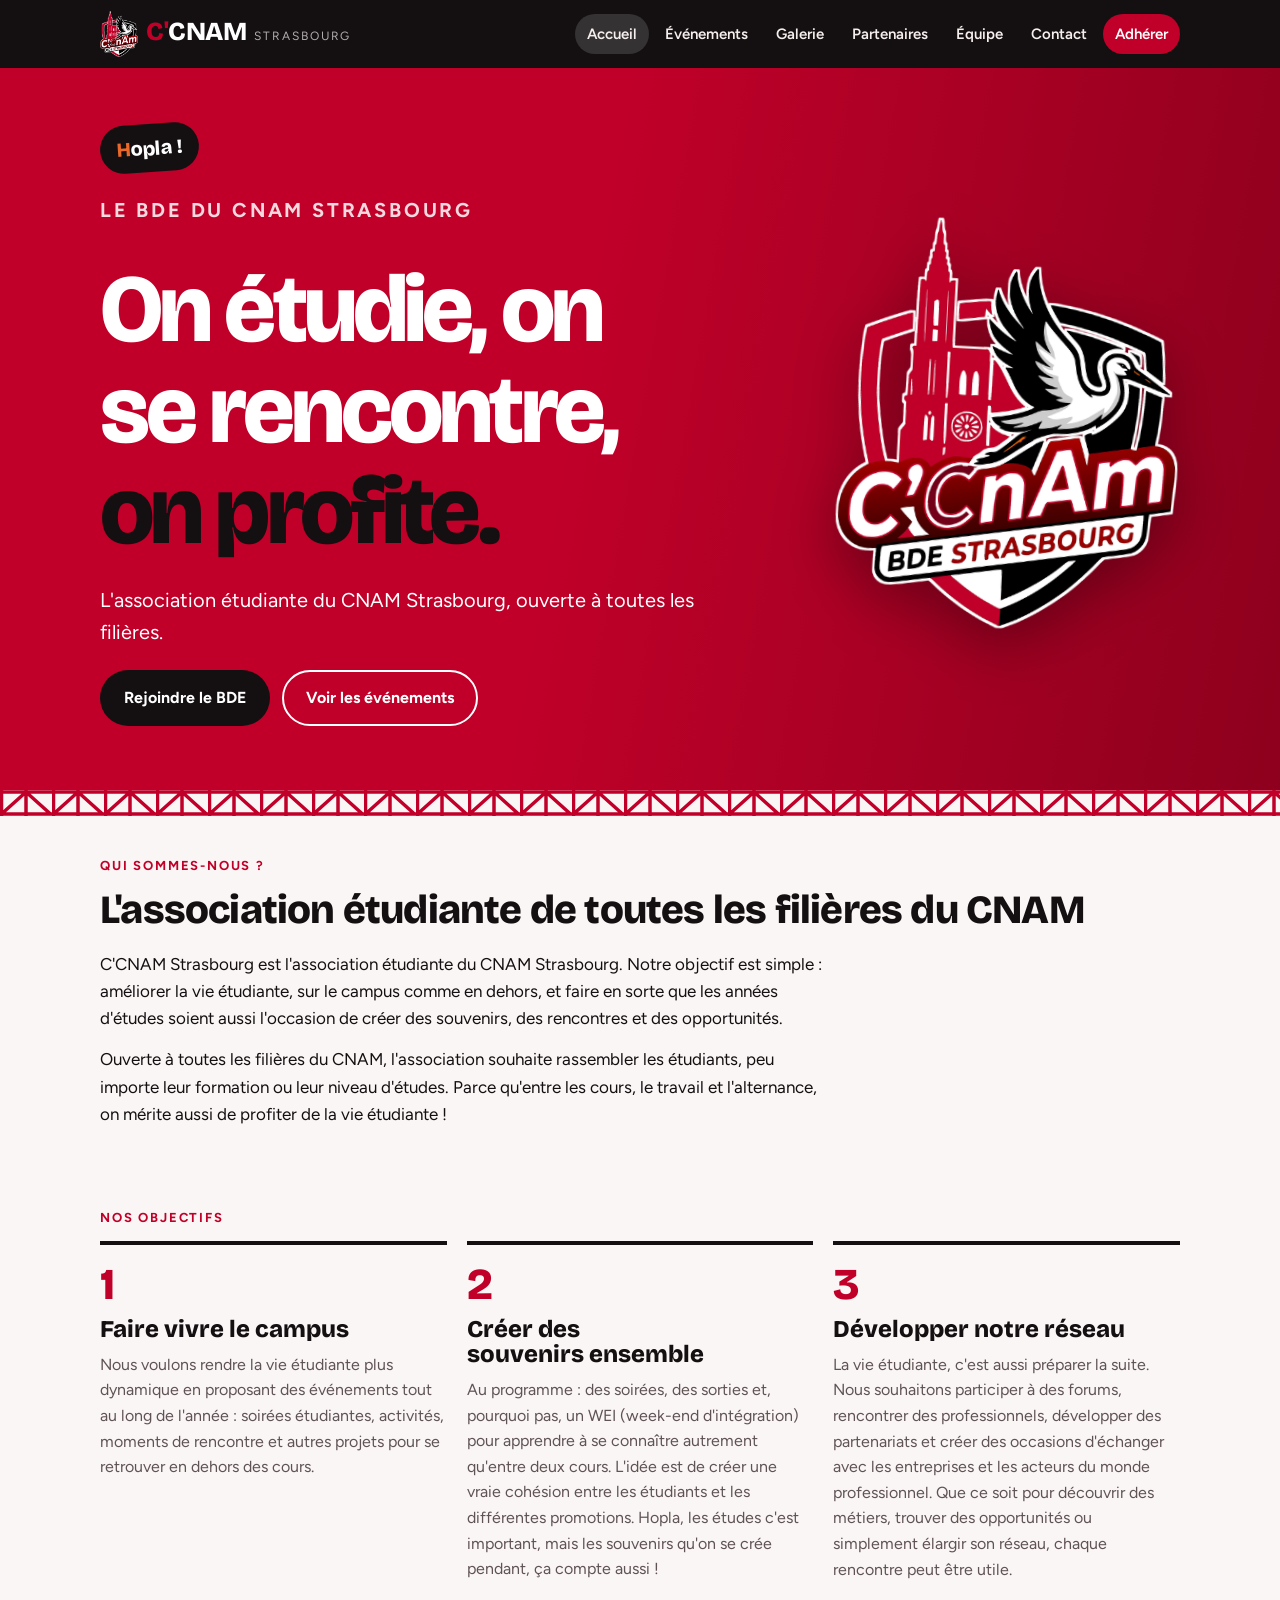
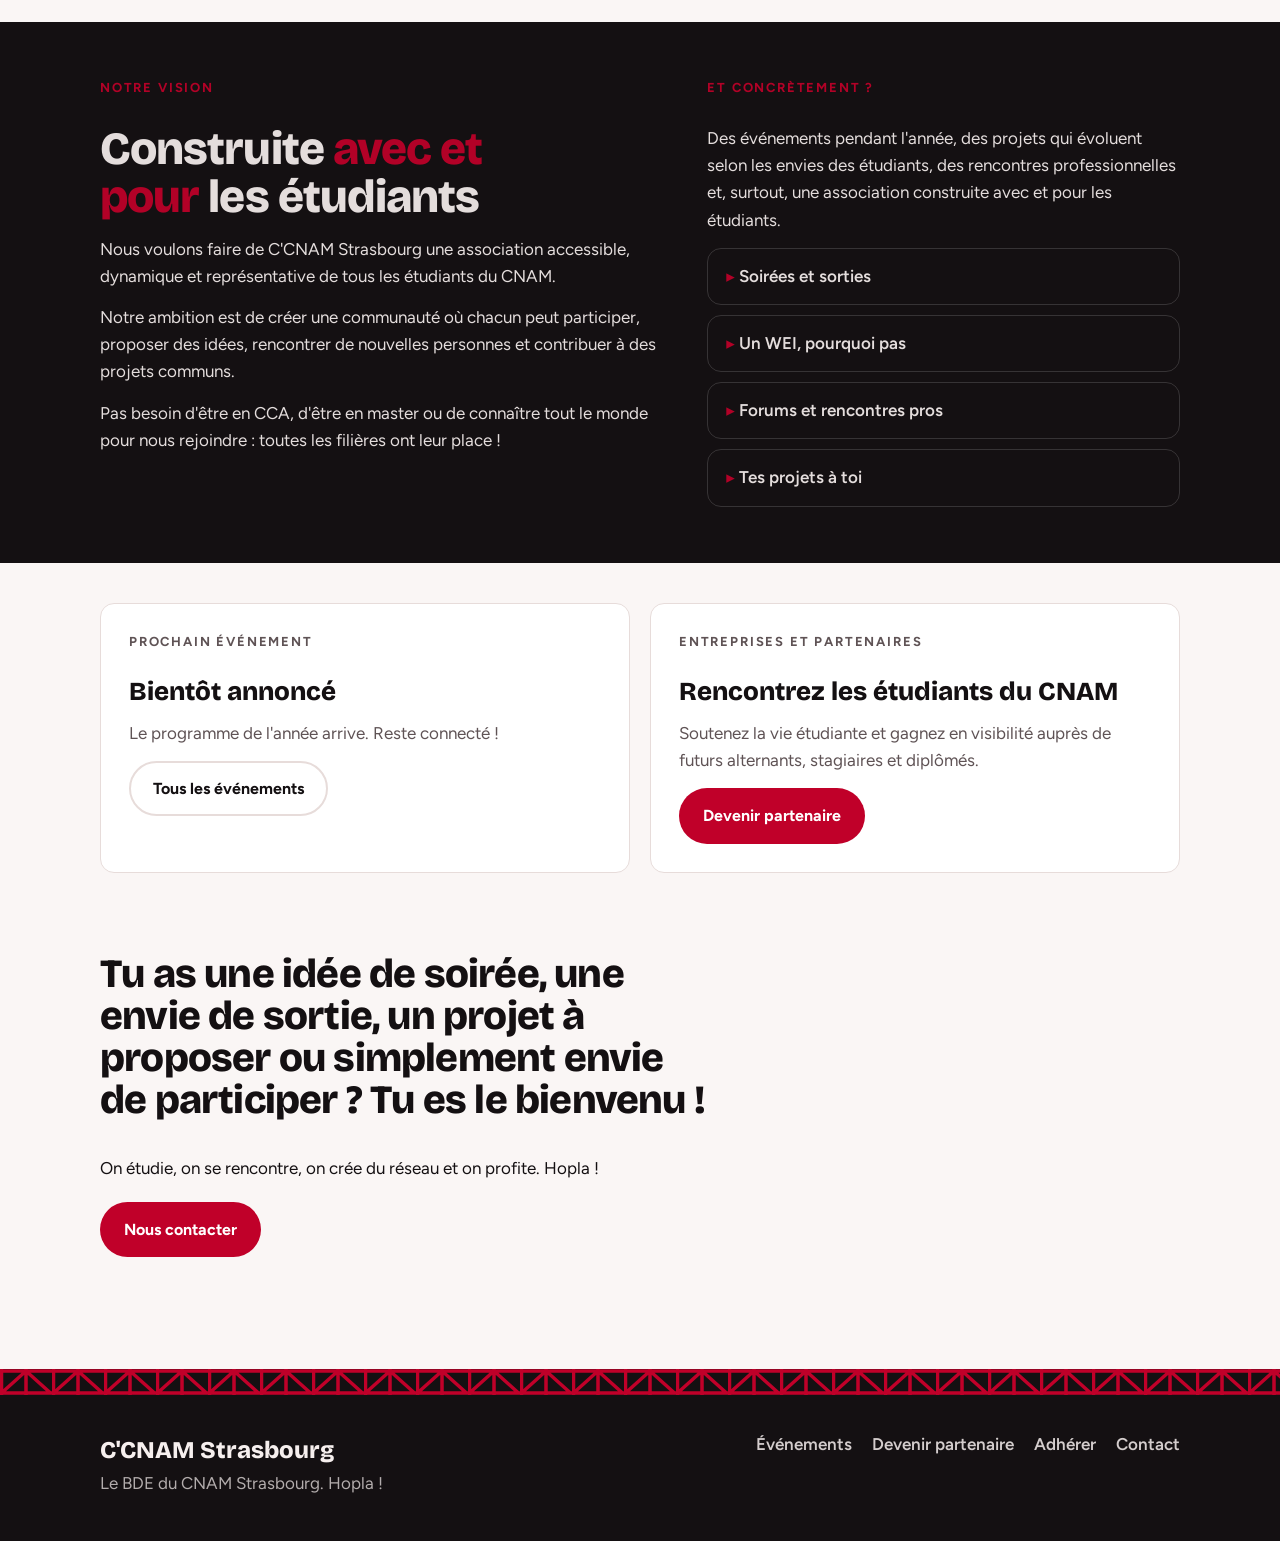
==== index.html @ 6f799e28 "Site vitrine du BDE C'CNAM Strasbourg Sept rubriques (accueil, événements, galerie, partenaires, équ" ====
<!doctype html>
<html lang="fr">
<head>
<meta charset="utf-8">
<meta name="viewport" content="width=device-width, initial-scale=1, viewport-fit=cover">
<title>C'CNAM Strasbourg</title>
<meta name="description" content="C'CNAM Strasbourg, le BDE du CNAM Strasbourg : événements, galerie photos, partenaires, équipe et adhésion.">
<link rel="preconnect" href="https://fonts.googleapis.com">
<link rel="preconnect" href="https://fonts.gstatic.com" crossorigin>
<link rel="stylesheet" href="https://fonts.googleapis.com/css2?family=Bricolage+Grotesque:opsz,wght@12..96,500;12..96,800&family=Figtree:wght@400;500;600;700&display=swap">
<link rel="stylesheet" href="assets/style.css">
<link rel="icon" href="images/favicon.png">
</head>
<body>
<!--SITE-BODY-START-->
<header class="top">
  <div class="wrap top-in">
    <a class="brand" href="#accueil" aria-label="C'CNAM Strasbourg, accueil">
      <img class="brand-logo" src="images/logo.png" alt="">
      <span class="brand-mark">C'CNAM</span><span class="brand-city">Strasbourg</span>
    </a>
    <button class="burger" id="burger" aria-expanded="false" aria-controls="nav">Menu</button>
    <nav id="nav" class="nav">
      <a href="#accueil">Accueil</a>
      <a href="#evenements">Événements</a>
      <a href="#galerie">Galerie</a>
      <a href="#partenaires">Partenaires</a>
      <a href="#equipe">Équipe</a>
      <a href="#contact">Contact</a>
      <a href="#adhesion" class="nav-cta">Adhérer</a>
    </nav>
  </div>
</header>

<main id="app">
  <section class="view" data-view="accueil"></section>
  <section class="view" data-view="evenements" hidden></section>
  <section class="view" data-view="galerie" hidden></section>
  <section class="view" data-view="partenaires" hidden></section>
  <section class="view" data-view="equipe" hidden></section>
  <section class="view" data-view="contact" hidden></section>
  <section class="view" data-view="adhesion" hidden></section>
</main>

<footer class="foot">
  <div class="timber" aria-hidden="true"></div>
  <div class="wrap foot-in">
    <div>
      <p class="foot-name">C'CNAM Strasbourg</p>
      <p class="foot-sub">Le BDE du CNAM Strasbourg. Hopla !</p>
    </div>
    <nav class="foot-nav">
      <a href="#evenements">Événements</a>
      <a href="#partenaires">Devenir partenaire</a>
      <a href="#adhesion">Adhérer</a>
      <a href="#contact">Contact</a>
    </nav>
  </div>
</footer>
<!--SITE-BODY-END-->
<script src="assets/app.js"></script>
</body>
</html>
---- assets/style.css ----
/* Affiche de BDE : bandeaux rouge et noir, motif de colombage strasbourgeois, une vue par rubrique */
:root {
  --red: #c00029;         /* couleur principale du BDE */
  --red-ink: #c00029;     /* rouge utilisé pour du texte */
  --red-deep: #7a0019;    /* rouge foncé */
  --orange: #e8692a;      /* touche d'orange */
  --ink: #141012;         /* noir du BDE */
  --bg: #faf6f5;
  --surface: #ffffff;
  --line: #e7dcda;
  --fg: #141012;
  --muted: #5f5355;
  --on-red: #ffffff;
  --band: #141012;        /* bandeaux noirs */
  --on-band: #f6efee;
  --font-display: "Bricolage Grotesque", "Arial Narrow", system-ui, sans-serif;
  --font-body: "Figtree", system-ui, -apple-system, "Segoe UI", sans-serif;
  --radius: 14px;
  --max: 1120px;
  color-scheme: light;
}
@media (prefers-color-scheme: dark) {
  :root:not([data-theme="light"]) {
    --red-ink: #ff5a6e; --bg: #110d0e; --surface: #1c1517; --line: #33292b;
    --fg: #f4eded; --muted: #b3a5a7; --band: #000000; --on-band: #f4eded;
    --red-deep: #9e1430; color-scheme: dark;
  }
}
:root[data-theme="dark"] {
  --red-ink: #ff5a6e; --bg: #110d0e; --surface: #1c1517; --line: #33292b;
  --fg: #f4eded; --muted: #b3a5a7; --band: #000000; --on-band: #f4eded;
  --red-deep: #9e1430; color-scheme: dark;
}

* { box-sizing: border-box; }
html { scroll-behavior: smooth; }
body {
  margin: 0; background: var(--bg); color: var(--fg);
  font-family: var(--font-body); font-size: 17px; line-height: 1.6;
}
img { max-width: 100%; display: block; }
a { color: inherit; }
h1, h2, h3 { font-family: var(--font-display); line-height: 1.05; margin: 0; text-wrap: balance; }
p { margin: 0; }
:focus-visible { outline: 3px solid var(--orange); outline-offset: 3px; }

.wrap {
  max-width: var(--max); margin: 0 auto;
  padding-left: max(20px, env(safe-area-inset-left, 0px));
  padding-right: max(20px, env(safe-area-inset-right, 0px));
}

/* En-tête */
body::before {
  content: ""; position: fixed; inset: 0 0 auto; height: env(safe-area-inset-top, 0px);
  z-index: 30; background: var(--band);
}
.top { position: sticky; top: env(safe-area-inset-top, 0px); z-index: 20; background: var(--band); color: var(--on-band); }
.top-in { display: flex; align-items: center; gap: 24px; min-height: 68px; }
.brand { display: flex; align-items: baseline; gap: 8px; text-decoration: none; margin-right: auto; }
.brand-logo { height: 46px; width: auto; align-self: center; }
.brand-mark { font-family: var(--font-display); font-weight: 800; font-size: 26px; letter-spacing: -0.02em; color: #fff; }
.brand-mark::first-letter { color: var(--red); }
.brand-city { font-size: 12px; text-transform: uppercase; letter-spacing: 0.16em; color: var(--on-band); opacity: .7; }
.nav { display: flex; gap: 4px; align-items: center; flex-wrap: wrap; }
.nav a {
  text-decoration: none; font-weight: 600; font-size: 15px; padding: 8px 12px; border-radius: 999px;
  color: var(--on-band); transition: background .15s;
}
.nav a:hover { background: rgba(255,255,255,.1); }
.nav a[aria-current="page"] { background: rgba(255,255,255,.14); }
.nav a.nav-cta { background: var(--red); color: #fff; }
.nav a.nav-cta:hover { background: var(--red-deep); }
.burger {
  display: none; font: inherit; font-weight: 700; color: #fff; background: transparent;
  border: 2px solid rgba(255,255,255,.4); border-radius: 999px; padding: 6px 14px; cursor: pointer;
}
@media (max-width: 860px) {
  .burger { display: block; }
  .nav { display: none; position: absolute; left: 0; right: 0; top: 100%; background: var(--band);
    flex-direction: column; align-items: stretch; padding: 8px max(20px, env(safe-area-inset-right, 0px)) 20px max(20px, env(safe-area-inset-left, 0px)); }
  .nav.open { display: flex; }
  .nav a { padding: 12px 14px; font-size: 17px; }
}

/* Motif de colombage */
.timber {
  height: 26px; background: var(--red);
  -webkit-mask: url("data:image/svg+xml,%3Csvg xmlns='http://www.w3.org/2000/svg' width='52' height='26'%3E%3Cg stroke='black' stroke-width='3.5' fill='none'%3E%3Cpath d='M0 2H52M0 24H52M1.5 0V26M26 0V26M1.5 24L26 2M26 2L50.5 24'/%3E%3C/g%3E%3C/svg%3E") repeat-x left center / 52px 26px;
          mask: url("data:image/svg+xml,%3Csvg xmlns='http://www.w3.org/2000/svg' width='52' height='26'%3E%3Cg stroke='black' stroke-width='3.5' fill='none'%3E%3Cpath d='M0 2H52M0 24H52M1.5 0V26M26 0V26M1.5 24L26 2M26 2L50.5 24'/%3E%3C/g%3E%3C/svg%3E") repeat-x left center / 52px 26px;
}

/* Vues */
.view { padding-block: 0 72px; }
.page-head { padding-block: 56px 32px; }
.eyebrow { font-size: 13px; font-weight: 700; text-transform: uppercase; letter-spacing: .14em; color: var(--red-ink); margin-bottom: 12px; }
.page-head h1 { font-size: clamp(40px, 7vw, 72px); font-weight: 800; letter-spacing: -0.03em; }
.lead { font-size: 19px; color: var(--muted); max-width: 62ch; margin-top: 16px; }
.section { padding-block: 40px; }
.section h2 { font-size: clamp(28px, 4vw, 40px); font-weight: 800; letter-spacing: -0.02em; margin-bottom: 20px; }
.prose { max-width: 66ch; display: grid; gap: 14px; }

/* Accueil */
.hero {
  color: var(--on-red); position: relative; overflow: hidden;
  background: linear-gradient(100deg, rgba(192,0,41,.97) 0%, rgba(192,0,41,.9) 45%, rgba(122,0,25,.72) 100%), var(--hero-photo, none) center 40% / cover, var(--red);
}
.hero-in { padding-block: 56px 64px; display: grid; grid-template-columns: minmax(0, 1fr) auto; gap: 40px; align-items: center; }
.hero-text { display: grid; gap: 22px; justify-items: start; min-width: 0; }
.hero-logo { width: clamp(200px, 28vw, 340px); height: auto; order: 2; filter: drop-shadow(0 18px 30px rgba(0,0,0,.35)); transform: rotate(3deg); }
.hero h1 { font-size: clamp(44px, 8vw, 96px); font-weight: 800; letter-spacing: -0.04em; max-width: 12ch; }
.hero h1 em { font-style: normal; color: var(--ink); }
.hero p { font-size: 20px; max-width: 46ch; }
.hopla {
  font-family: var(--font-display); font-weight: 800; font-size: 20px;
  background: var(--ink); color: #fff; padding: 8px 16px; border-radius: 999px; transform: rotate(-4deg);
}
.hopla::first-letter { color: var(--orange); }
@media (max-width: 760px) {
  .hero-in { grid-template-columns: 1fr; gap: 24px; padding-block: 36px 52px; }
  .hero-logo { order: 0; width: 180px; justify-self: center; }
}
.btns { display: flex; flex-wrap: wrap; gap: 12px; }
.btn {
  display: inline-flex; align-items: center; gap: 8px; text-decoration: none; font-weight: 700;
  padding: 13px 22px; border-radius: 999px; border: 2px solid transparent; font-size: 16px; cursor: pointer;
}
.btn-dark { background: var(--ink); color: #fff; }
.btn-dark:hover { background: #000; }
.btn-light { border-color: currentColor; }
.btn-light:hover { background: rgba(255,255,255,.12); }
.btn-red { background: var(--red); color: #fff; }
.btn-red:hover { background: var(--red-deep); }
.btn-line { border-color: var(--line); color: var(--fg); background: var(--surface); }
.btn-line:hover { border-color: var(--fg); }

.goals { display: grid; grid-template-columns: repeat(3, minmax(0, 1fr)); gap: 20px; }
@media (max-width: 860px) { .goals { grid-template-columns: 1fr; } }
.goal { border-top: 4px solid var(--fg); padding-top: 18px; display: grid; gap: 10px; align-content: start; }
.goal-n { font-family: var(--font-display); font-weight: 800; font-size: 44px; color: var(--red-ink); line-height: 1; }
.goal h3 { font-size: 24px; font-weight: 800; }
.goal p { color: var(--muted); font-size: 16px; }

.band { background: var(--band); color: var(--on-band); }
.band-in { padding-block: 56px; display: grid; grid-template-columns: 1.2fr 1fr; gap: 40px; align-items: start; }
@media (max-width: 860px) { .band-in { grid-template-columns: 1fr; } }
.band h2 { font-size: clamp(30px, 4.5vw, 46px); font-weight: 800; letter-spacing: -0.02em; }
.band h2 span { color: var(--red-ink); }
.band .prose { color: var(--on-band); opacity: .92; }
.band-list { list-style: none; margin: 0; padding: 0; display: grid; gap: 10px; }
.band-list li { padding: 14px 18px; border: 1px solid rgba(255,255,255,.16); border-radius: var(--radius); font-weight: 600; }
.band-list li::before { content: "▸ "; color: var(--red-ink); }

.split { display: grid; grid-template-columns: repeat(2, minmax(0, 1fr)); gap: 20px; }
@media (max-width: 760px) { .split { grid-template-columns: 1fr; } }
.panel { background: var(--surface); border: 1px solid var(--line); border-radius: var(--radius); padding: 28px; display: grid; gap: 14px; align-content: start; }
.panel h3 { font-size: 26px; font-weight: 800; }
.panel p { color: var(--muted); }

/* Événements */
.events { display: grid; gap: 16px; }
.event {
  display: grid; grid-template-columns: 96px minmax(0, 1fr); gap: 22px; align-items: start;
  background: var(--surface); border: 1px solid var(--line); border-radius: var(--radius); padding: 22px;
}
.event-date { background: var(--red); color: #fff; border-radius: 10px; text-align: center; padding: 10px 6px; font-variant-numeric: tabular-nums; }
.event-day { font-family: var(--font-display); font-weight: 800; font-size: 38px; line-height: 1; }
.event-month { font-size: 13px; font-weight: 700; text-transform: uppercase; letter-spacing: .1em; }
.event-body { display: grid; gap: 8px; min-width: 0; }
.event h3 { font-size: 24px; font-weight: 800; }
.event-meta { font-size: 15px; font-weight: 600; color: var(--muted); }
.event img { border-radius: 10px; margin-top: 6px; max-height: 320px; object-fit: cover; width: 100%; }
.event.past { opacity: .7; }
.event.past .event-date { background: var(--muted); }
.tag { display: inline-block; font-size: 12px; font-weight: 700; text-transform: uppercase; letter-spacing: .08em; padding: 3px 10px; border-radius: 999px; background: var(--orange); color: #fff; justify-self: start; }
@media (max-width: 520px) { .event { grid-template-columns: 1fr; } .event-date { justify-self: start; padding: 8px 16px; display: flex; gap: 8px; align-items: baseline; } }

/* Galerie */
.album { display: grid; gap: 16px; padding-block: 16px 32px; }
.album-head { display: flex; flex-wrap: wrap; align-items: baseline; gap: 12px; }
.album-head h2 { font-size: 30px; font-weight: 800; }
.album-head span { color: var(--muted); font-weight: 600; }
.photos { display: grid; grid-template-columns: repeat(auto-fill, minmax(220px, 1fr)); gap: 10px; }
.photo { margin: 0; aspect-ratio: 4 / 3; overflow: hidden; border-radius: 10px; background: var(--line); cursor: zoom-in; }
.photo img { width: 100%; height: 100%; object-fit: cover; transition: transform .3s; }
.photo:hover img { transform: scale(1.04); }
.lightbox { position: fixed; inset: 0; background: rgba(0,0,0,.9); z-index: 50; display: grid; place-items: center; padding: max(20px, env(safe-area-inset-top, 0px)) max(20px, env(safe-area-inset-right, 0px)) max(20px, env(safe-area-inset-bottom, 0px)) max(20px, env(safe-area-inset-left, 0px)); }
.lightbox img { max-height: 86vh; border-radius: 8px; }
.lightbox p { color: #fff; text-align: center; margin-top: 10px; }
.lightbox button { position: absolute; top: calc(16px + env(safe-area-inset-top, 0px)); right: calc(16px + env(safe-area-inset-right, 0px)); font: inherit; font-weight: 700; background: #fff; color: #000; border: 0; border-radius: 999px; padding: 8px 16px; cursor: pointer; }

/* Partenaires */
.partners { display: grid; grid-template-columns: repeat(auto-fill, minmax(240px, 1fr)); gap: 16px; }
.partner { background: var(--surface); border: 1px solid var(--line); border-radius: var(--radius); padding: 24px; display: grid; gap: 10px; align-content: start; text-decoration: none; }
.partner-logo { height: 72px; display: flex; align-items: center; }
.partner-logo img { max-height: 72px; width: auto; }
.partner h3 { font-size: 21px; font-weight: 800; }
.partner p { color: var(--muted); font-size: 15px; }
.partner-type { font-size: 12px; font-weight: 700; text-transform: uppercase; letter-spacing: .1em; color: var(--red-ink); }

/* Équipe */
.team { display: grid; grid-template-columns: repeat(auto-fill, minmax(200px, 1fr)); gap: 18px; }
.member { display: grid; gap: 12px; align-content: start; }
.avatar {
  aspect-ratio: 1; border-radius: var(--radius); background: var(--red); color: #fff; overflow: hidden;
  display: grid; place-items: center; font-family: var(--font-display); font-weight: 800; font-size: 56px; letter-spacing: -0.03em;
}
.member:nth-child(3n+2) .avatar { background: var(--ink); }
.member:nth-child(3n+3) .avatar { background: var(--red-deep); }
.avatar img { width: 100%; height: 100%; object-fit: cover; }
.member h3 { font-size: 21px; font-weight: 800; }
.member p { color: var(--muted); font-weight: 600; font-size: 15px; }
.member.me .avatar { outline: 3px solid var(--orange); outline-offset: 3px; }

/* Contact et adhésion */
.contact-list { display: grid; gap: 12px; max-width: 640px; }
.contact-row { display: grid; grid-template-columns: 140px minmax(0, 1fr); gap: 16px; padding: 18px 20px; background: var(--surface); border: 1px solid var(--line); border-radius: var(--radius); align-items: center; }
.contact-row dt { font-size: 13px; font-weight: 700; text-transform: uppercase; letter-spacing: .1em; color: var(--muted); }
.contact-row dd { margin: 0; font-weight: 600; overflow-wrap: anywhere; user-select: all; }
@media (max-width: 520px) { .contact-row { grid-template-columns: 1fr; gap: 4px; } }
.checks { list-style: none; padding: 0; margin: 0; display: grid; gap: 12px; }
.checks li { display: grid; grid-template-columns: 28px minmax(0, 1fr); gap: 12px; align-items: start; font-weight: 600; }
.checks li::before { content: "✓"; display: grid; place-items: center; width: 28px; height: 28px; border-radius: 50%; background: var(--red); color: #fff; font-size: 14px; }
.price { font-family: var(--font-display); font-weight: 800; font-size: 56px; letter-spacing: -0.03em; color: var(--red-ink); line-height: 1; }

/* États vides et contenus à compléter */
.empty { border: 2px dashed var(--line); border-radius: var(--radius); padding: 36px 28px; display: grid; gap: 10px; justify-items: start; }
.empty h3 { font-size: 24px; font-weight: 800; }
.empty p { color: var(--muted); max-width: 56ch; }
.todo { color: var(--muted); font-style: italic; font-weight: 500; }

/* Pied de page */
.foot { background: var(--band); color: var(--on-band); }
.foot-in { padding-block: 36px 44px; display: flex; flex-wrap: wrap; justify-content: space-between; gap: 24px; }
.foot-name { font-family: var(--font-display); font-weight: 800; font-size: 24px; }
.foot-sub { opacity: .7; }
.foot-nav { display: flex; flex-wrap: wrap; gap: 6px 20px; }
.foot-nav a { text-decoration: none; font-weight: 600; opacity: .85; }
.foot-nav a:hover { opacity: 1; text-decoration: underline; }

@media (prefers-reduced-motion: reduce) { * { transition: none !important; scroll-behavior: auto !important; } }
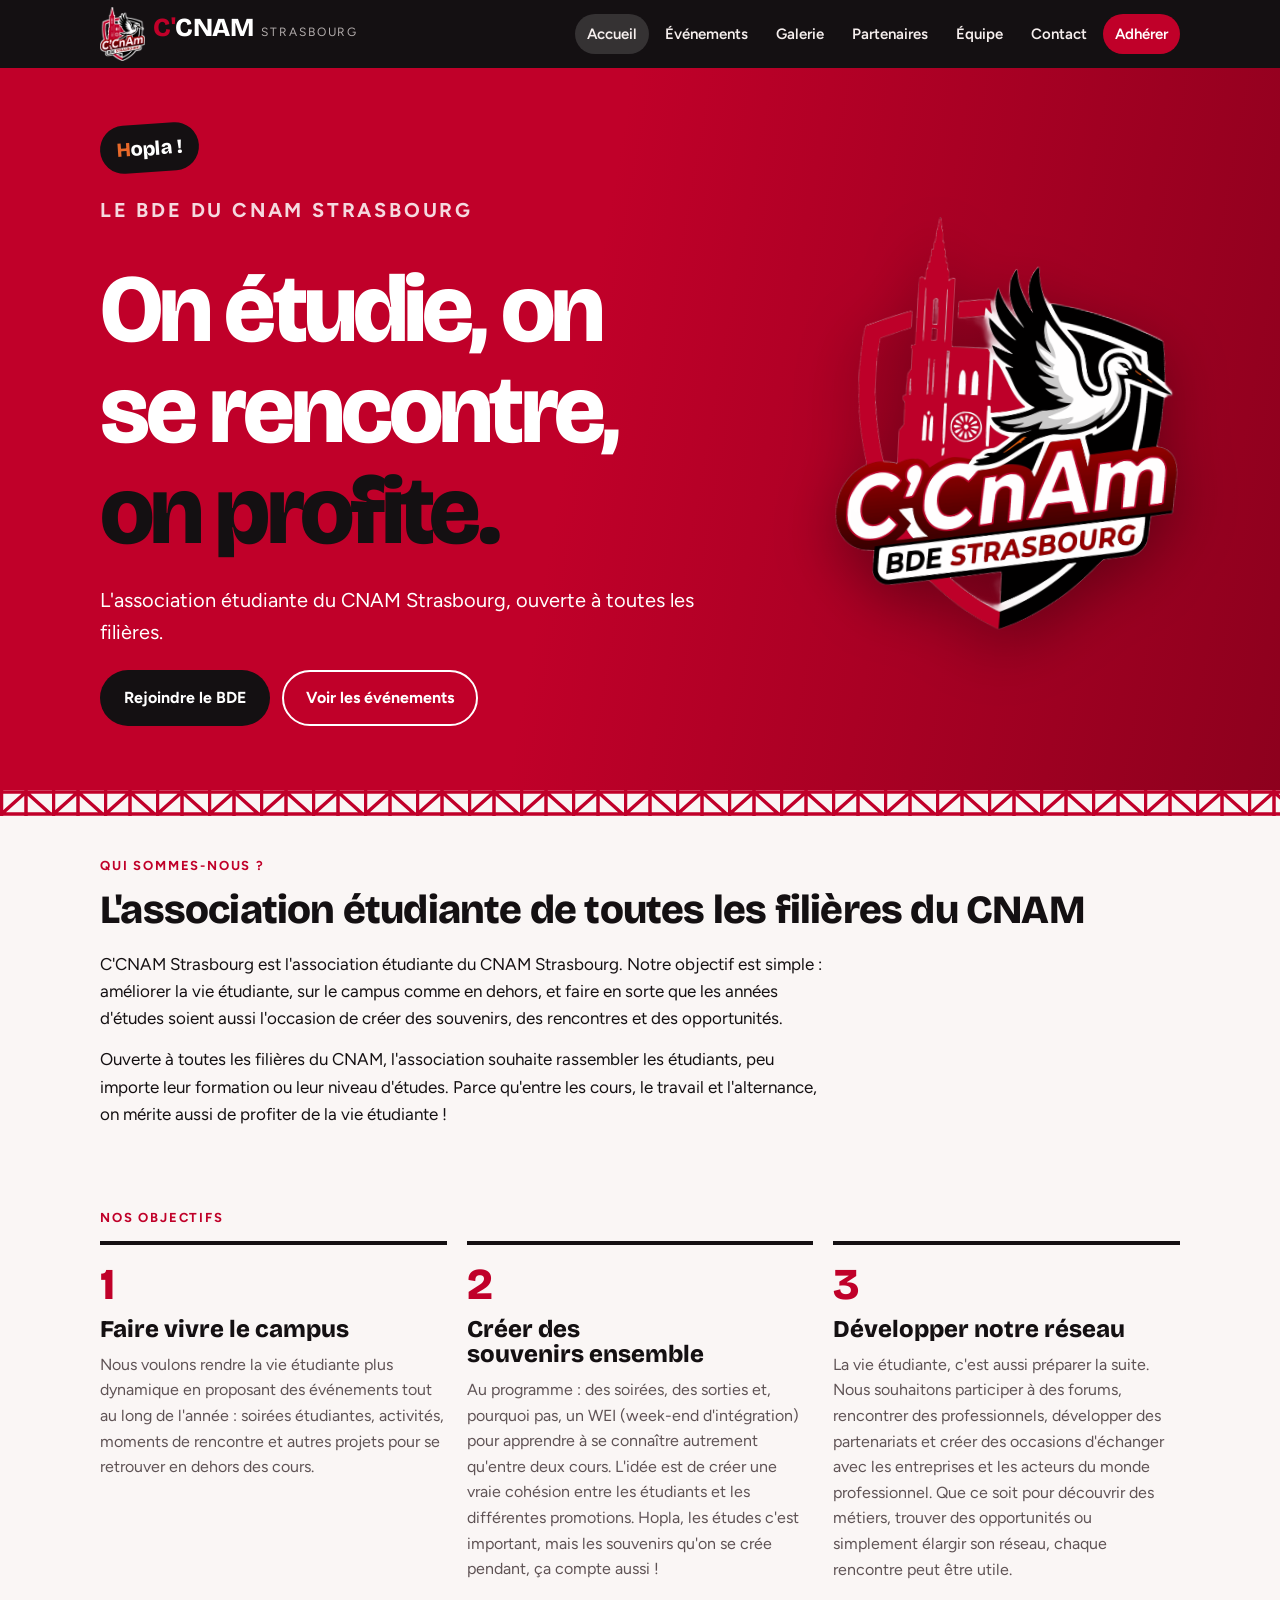
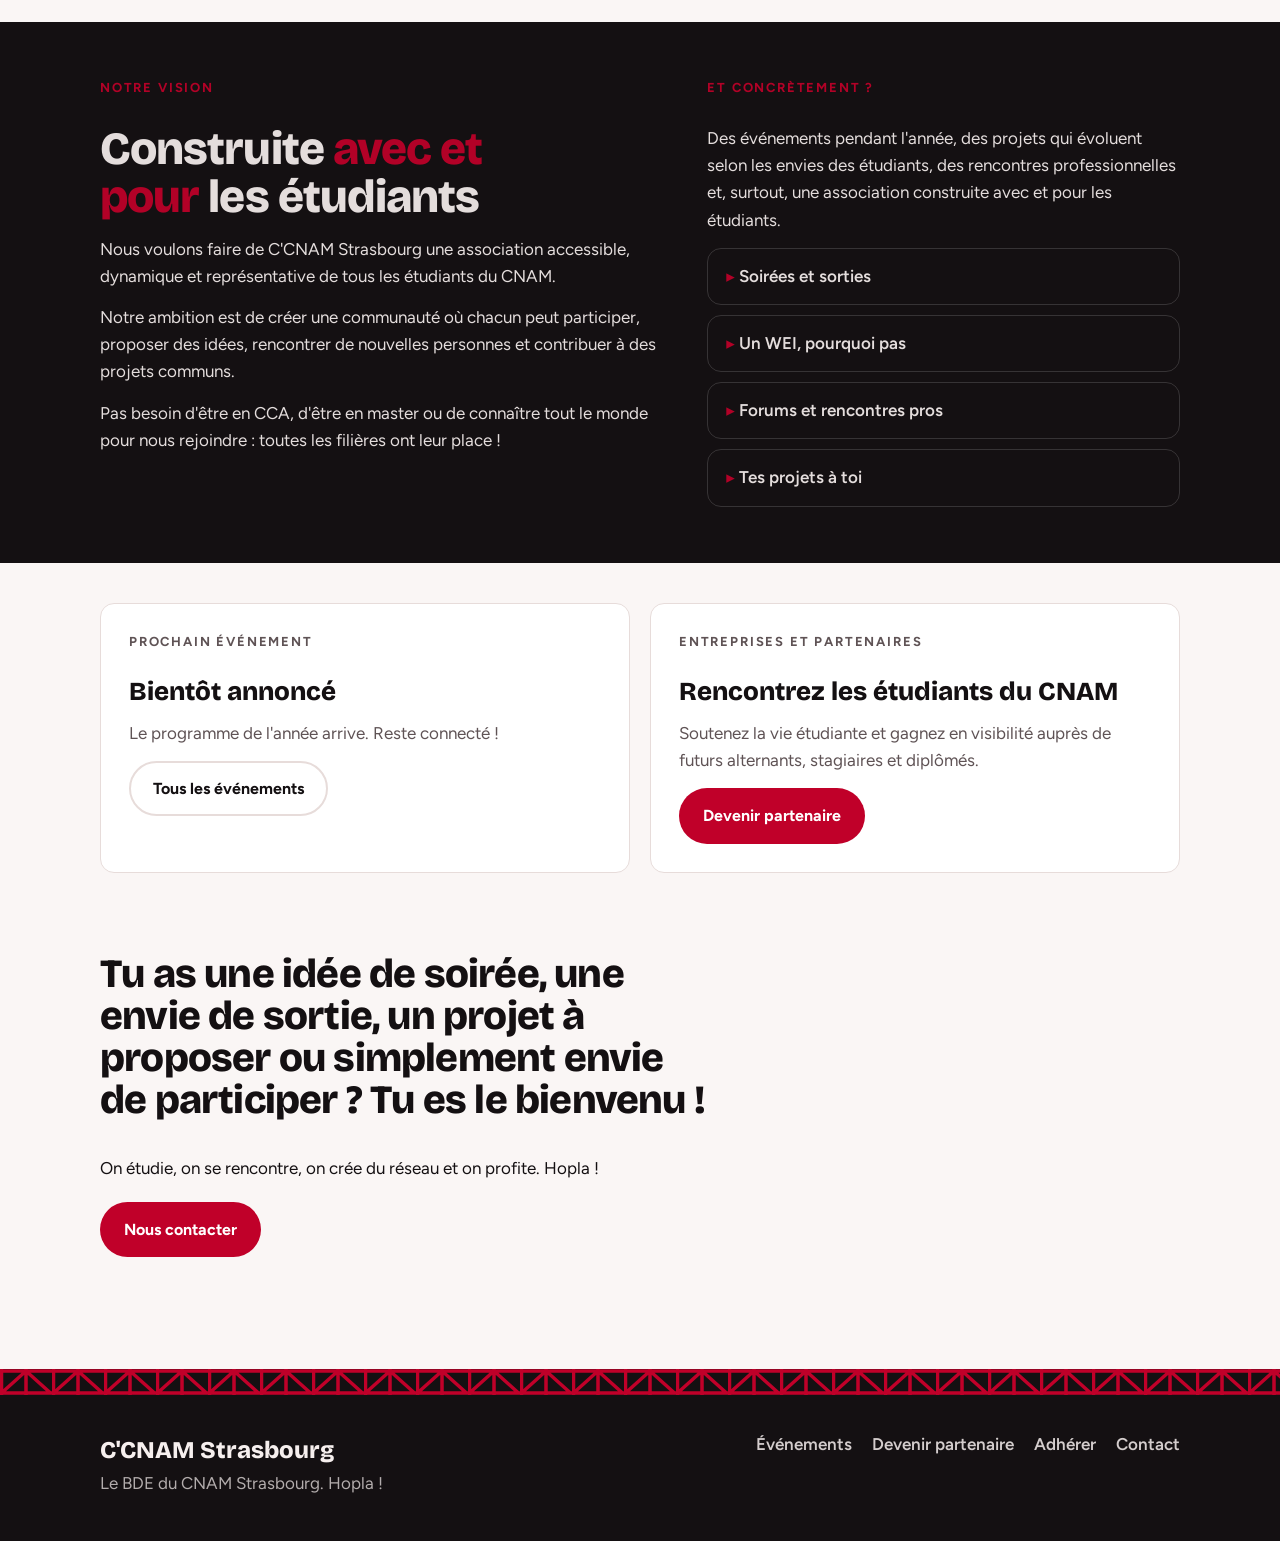
==== commit 8c52ede3: "Mettre le nouveau logo dans l'en-tête et l'icône de l'onglet Co-Authored-By: Claude Opus 5.5 (1M con" ====
--- a/index.html
+++ b/index.html
@@ -3,8 +3,14 @@
 <head>
 <meta charset="utf-8">
 <meta name="viewport" content="width=device-width, initial-scale=1, viewport-fit=cover">
-<title>C'CNAM Strasbourg</title>
+<title>C'CNAM Strasbourg | BDE du CNAM Strasbourg</title>
 <meta name="description" content="C'CNAM Strasbourg, le BDE du CNAM Strasbourg : événements, galerie photos, partenaires, équipe et adhésion.">
+<meta name="google-site-verification" content="vQ4_z44orgejgHuShyz5-XmgutFZGvyHg1pmKVoU9eE">
+<link rel="canonical" href="https://dilkay-vesta.github.io/SITE-C-CNAM/">
+<meta property="og:title" content="C'CNAM Strasbourg, le BDE du CNAM Strasbourg">
+<meta property="og:description" content="L'association étudiante du CNAM Strasbourg, ouverte à toutes les filières : événements, partenaires, adhésion.">
+<meta property="og:image" content="https://dilkay-vesta.github.io/SITE-C-CNAM/images/logo-sans-fond.png">
+<meta property="og:type" content="website">
 <link rel="preconnect" href="https://fonts.googleapis.com">
 <link rel="preconnect" href="https://fonts.gstatic.com" crossorigin>
 <link rel="stylesheet" href="https://fonts.googleapis.com/css2?family=Bricolage+Grotesque:opsz,wght@12..96,500;12..96,800&family=Figtree:wght@400;500;600;700&display=swap">
@@ -16,7 +22,7 @@
 <header class="top">
   <div class="wrap top-in">
     <a class="brand" href="#accueil" aria-label="C'CNAM Strasbourg, accueil">
-      <img class="brand-logo" src="images/logo.png" alt="">
+      <img class="brand-logo" src="images/logo-entete.png" alt="">
       <span class="brand-mark">C'CNAM</span><span class="brand-city">Strasbourg</span>
     </a>
     <button class="burger" id="burger" aria-expanded="false" aria-controls="nav">Menu</button>
--- a/assets/style.css
+++ b/assets/style.css
@@ -58,7 +58,7 @@
 .top { position: sticky; top: env(safe-area-inset-top, 0px); z-index: 20; background: var(--band); color: var(--on-band); }
 .top-in { display: flex; align-items: center; gap: 24px; min-height: 68px; }
 .brand { display: flex; align-items: baseline; gap: 8px; text-decoration: none; margin-right: auto; }
-.brand-logo { height: 46px; width: auto; align-self: center; }
+.brand-logo { height: 54px; width: auto; align-self: center; }
 .brand-mark { font-family: var(--font-display); font-weight: 800; font-size: 26px; letter-spacing: -0.02em; color: #fff; }
 .brand-mark::first-letter { color: var(--red); }
 .brand-city { font-size: 12px; text-transform: uppercase; letter-spacing: 0.16em; color: var(--on-band); opacity: .7; }
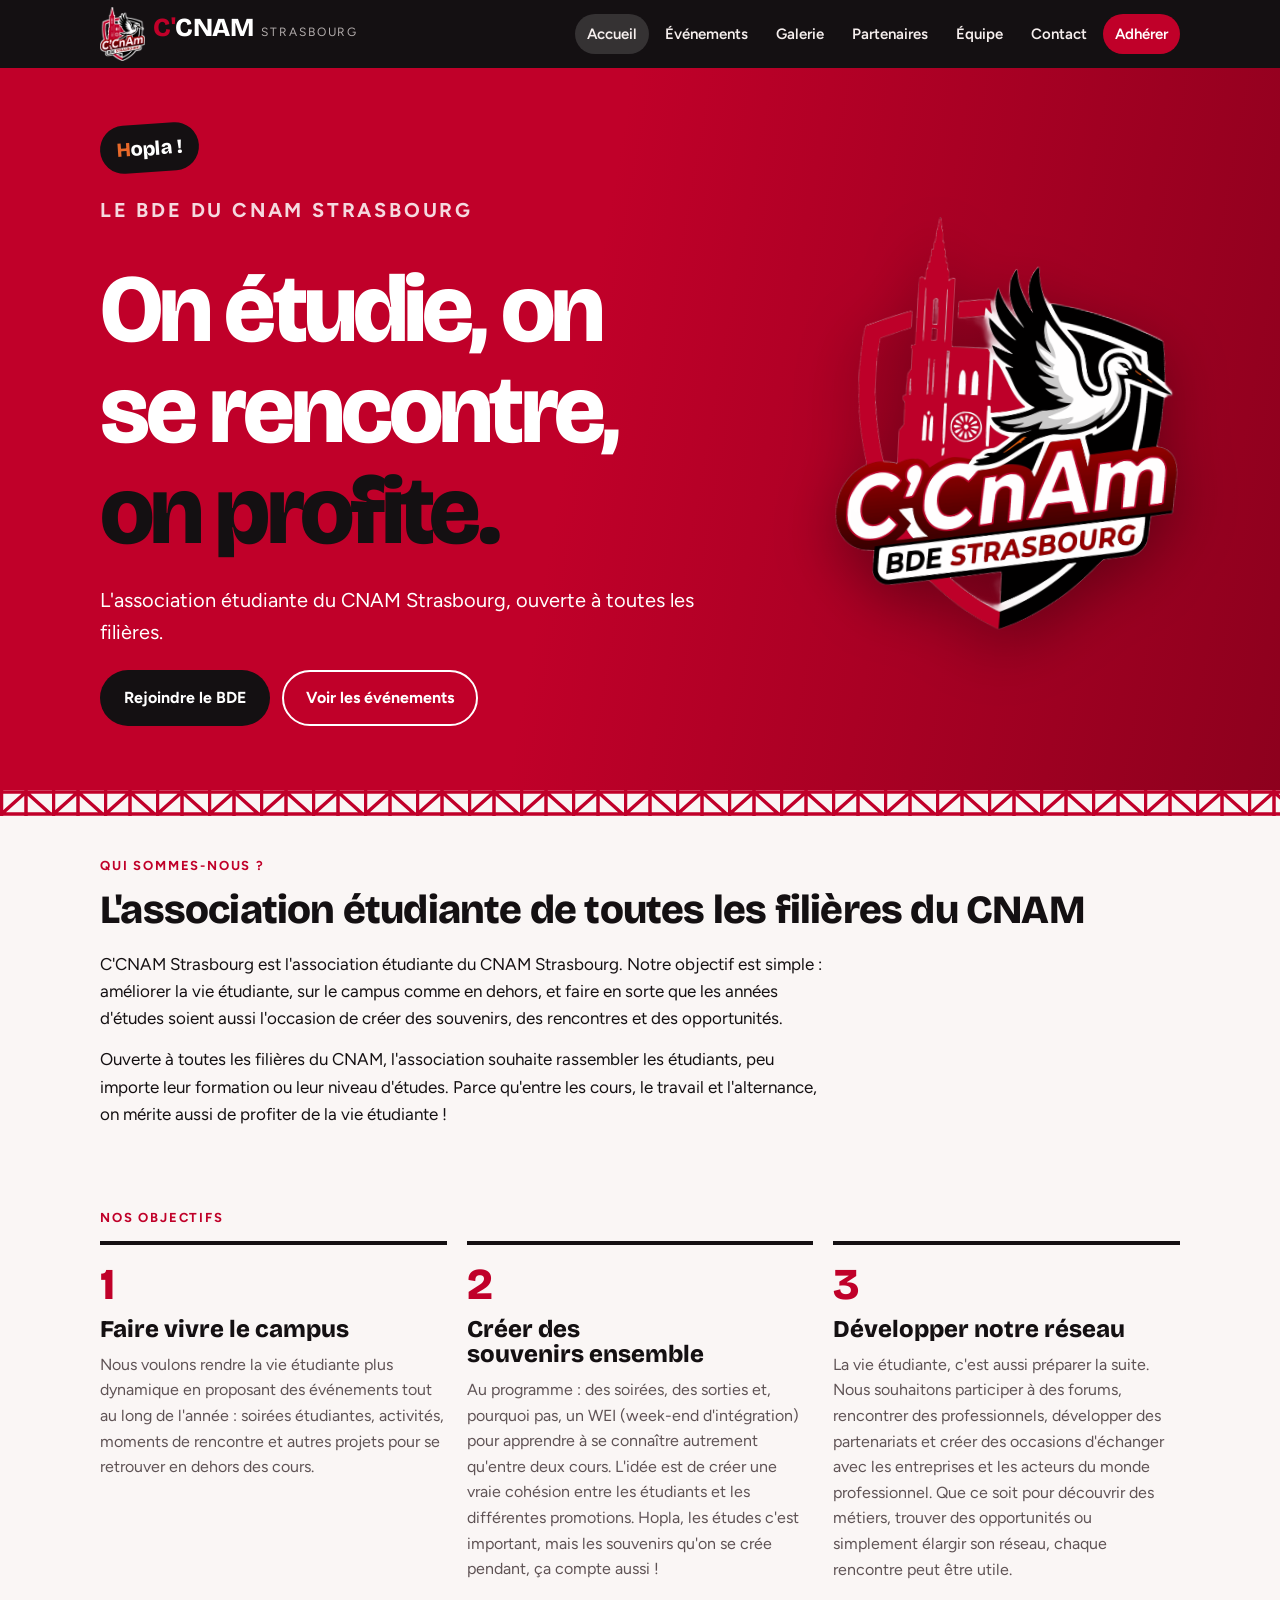
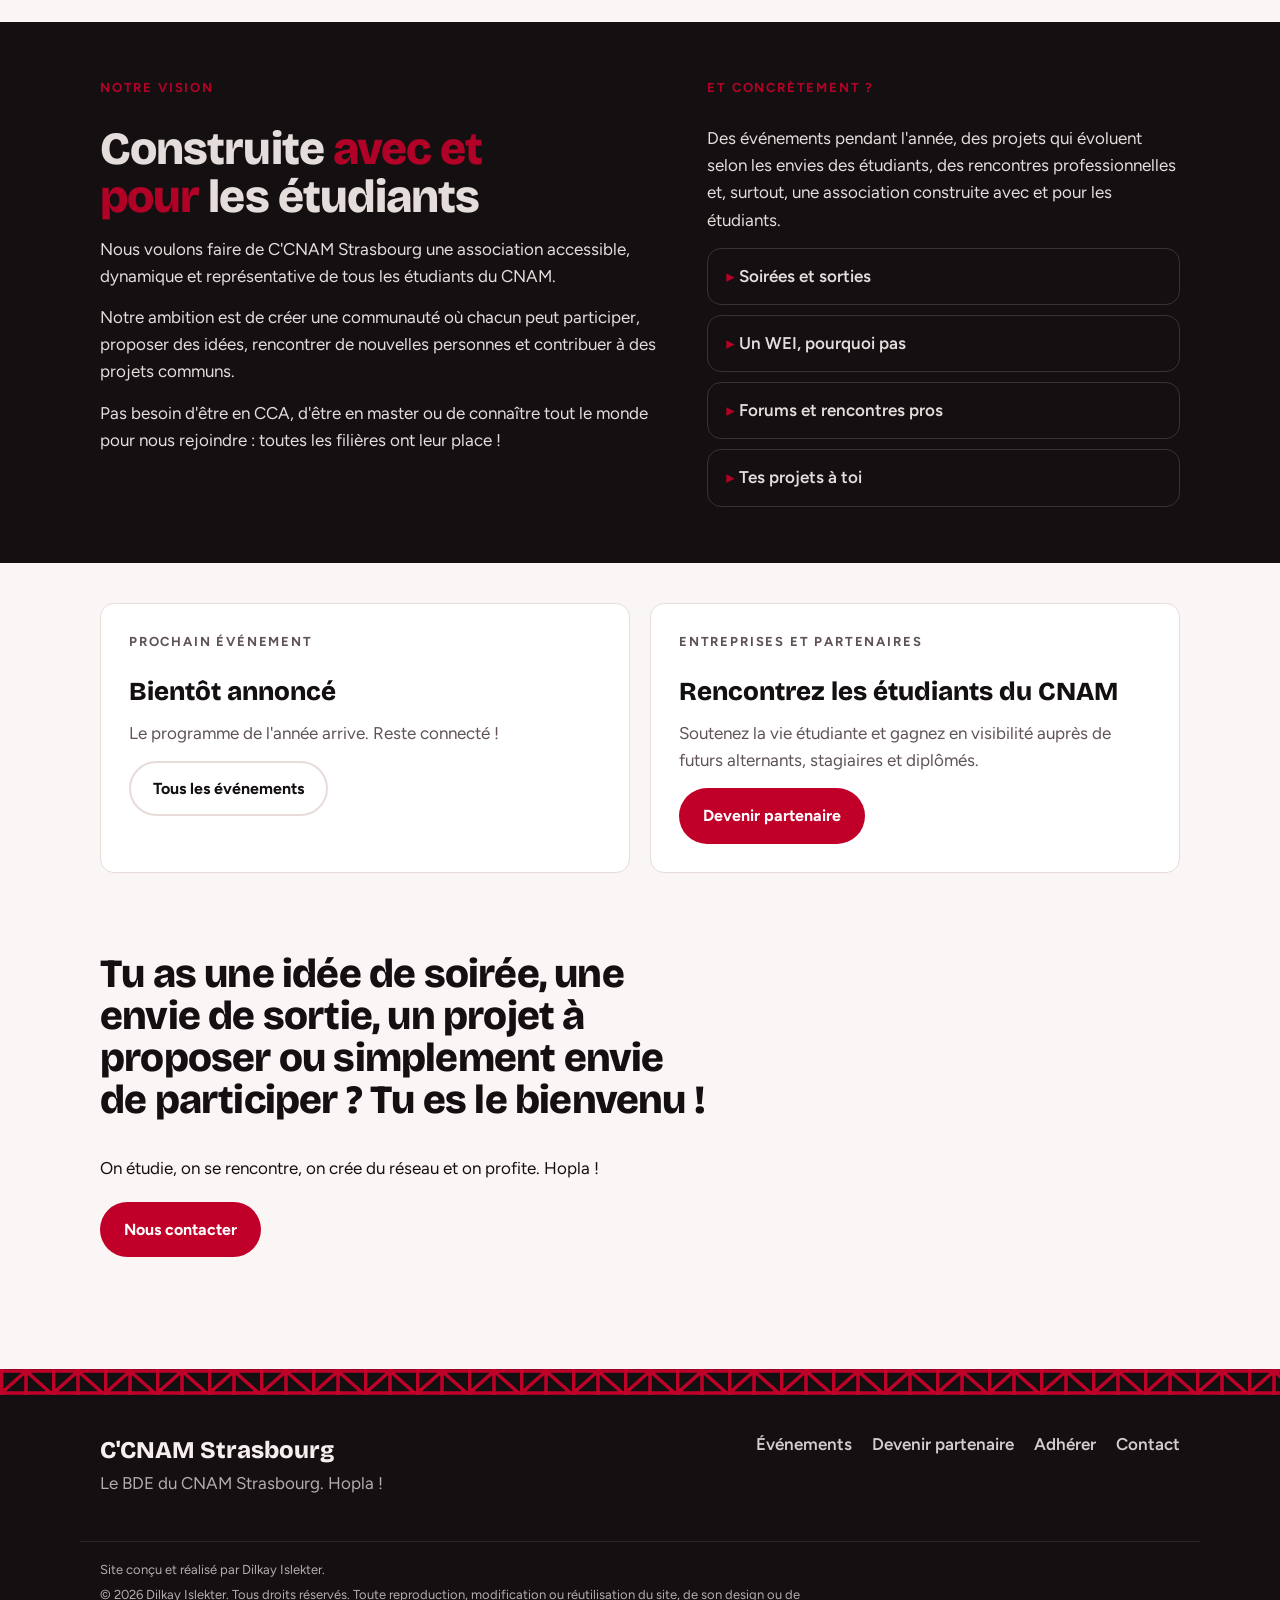
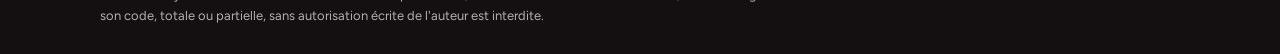
==== commit a9f82500: "Ajouter les crédits et la mention de droits en pied de page Co-Authored-By: Claude Opus 5.5 (1M cont" ====
--- a/index.html
+++ b/index.html
@@ -62,8 +62,13 @@
       <a href="#contact">Contact</a>
     </nav>
   </div>
+  <div class="wrap foot-legal">
+    <p>Site conçu et réalisé par Dilkay Islekter.</p>
+    <p>© <span id="annee">2026</span> Dilkay Islekter. Tous droits réservés. Toute reproduction, modification ou réutilisation du site, de son design ou de son code, totale ou partielle, sans autorisation écrite de l'auteur est interdite.</p>
+  </div>
 </footer>
 <!--SITE-BODY-END-->
+<script>document.getElementById("annee").textContent = new Date().getFullYear();</script>
 <script src="assets/app.js"></script>
 </body>
 </html>
--- a/assets/style.css
+++ b/assets/style.css
@@ -234,6 +234,8 @@
 .foot-in { padding-block: 36px 44px; display: flex; flex-wrap: wrap; justify-content: space-between; gap: 24px; }
 .foot-name { font-family: var(--font-display); font-weight: 800; font-size: 24px; }
 .foot-sub { opacity: .7; }
+.foot-legal { padding-block: 18px 28px; border-top: 1px solid rgba(255,255,255,.14); display: grid; gap: 4px; font-size: 13px; opacity: .7; }
+.foot-legal p { max-width: 90ch; }
 .foot-nav { display: flex; flex-wrap: wrap; gap: 6px 20px; }
 .foot-nav a { text-decoration: none; font-weight: 600; opacity: .85; }
 .foot-nav a:hover { opacity: 1; text-decoration: underline; }
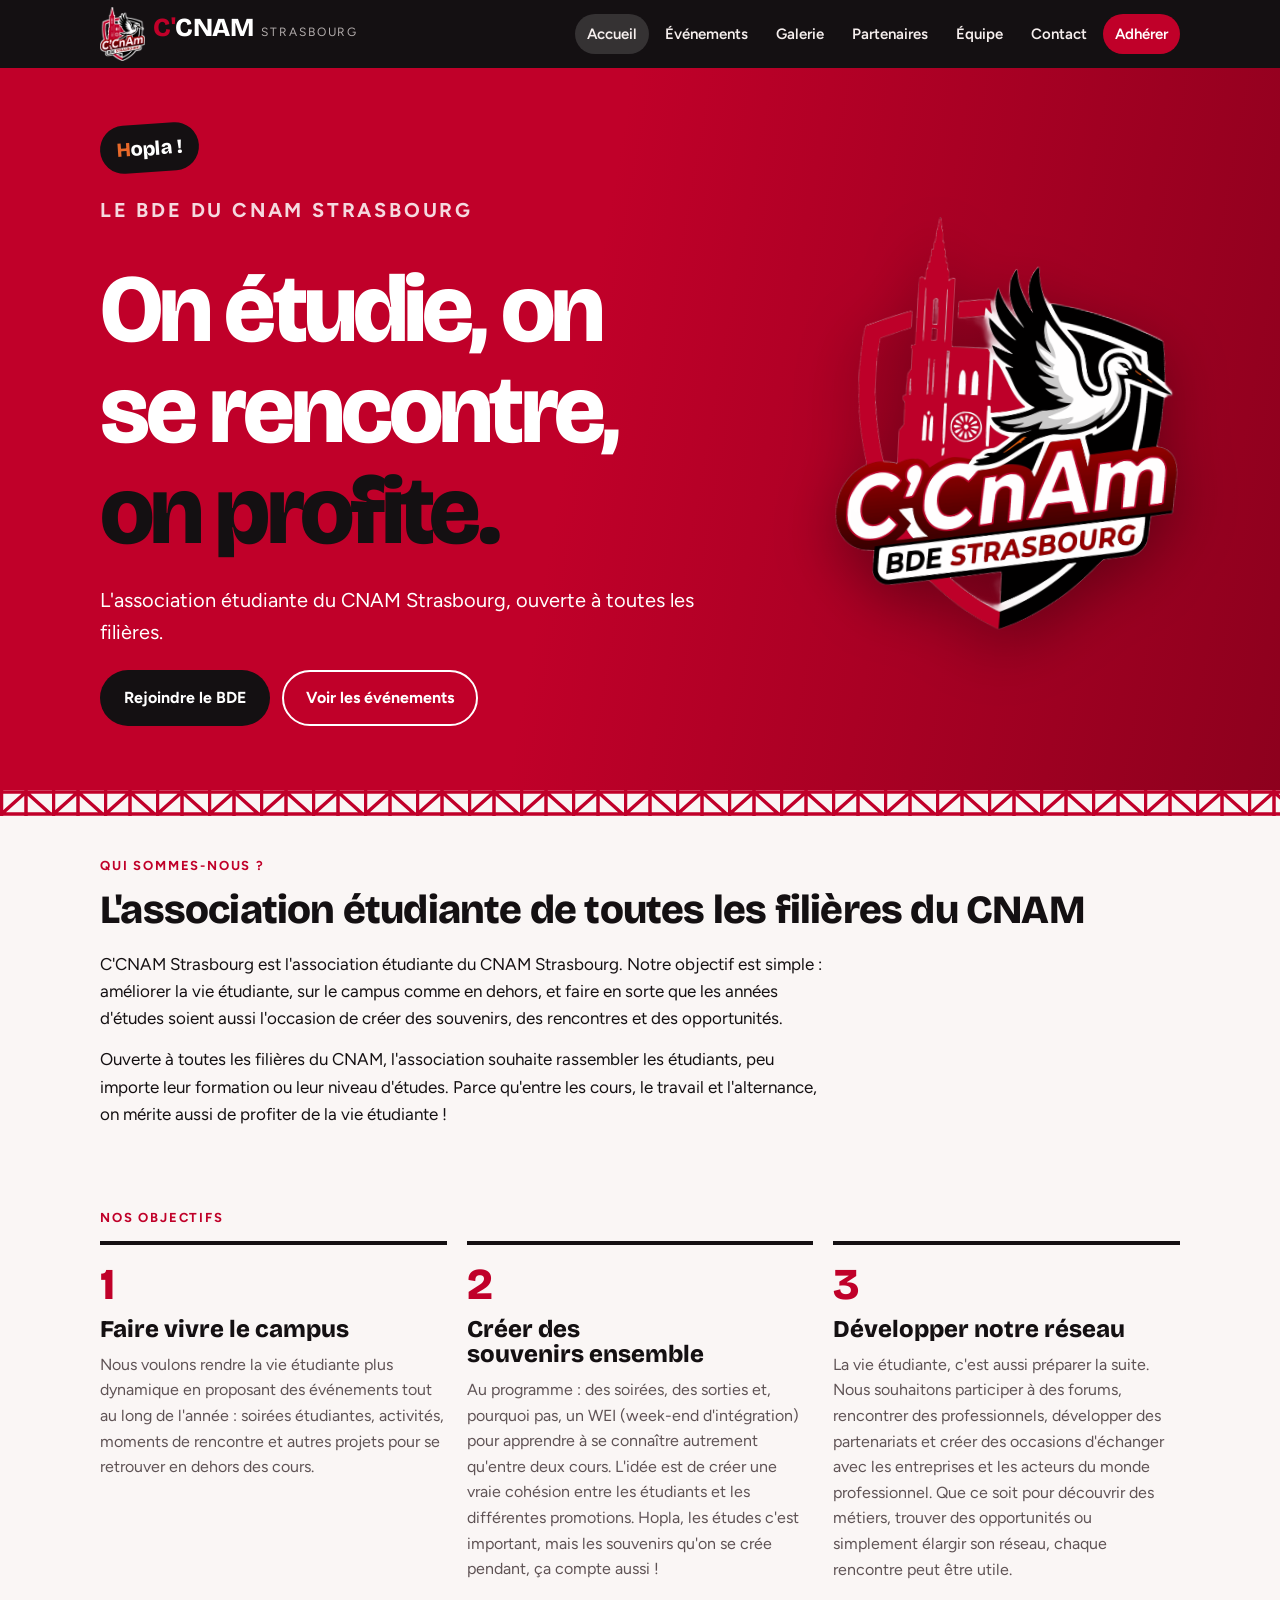
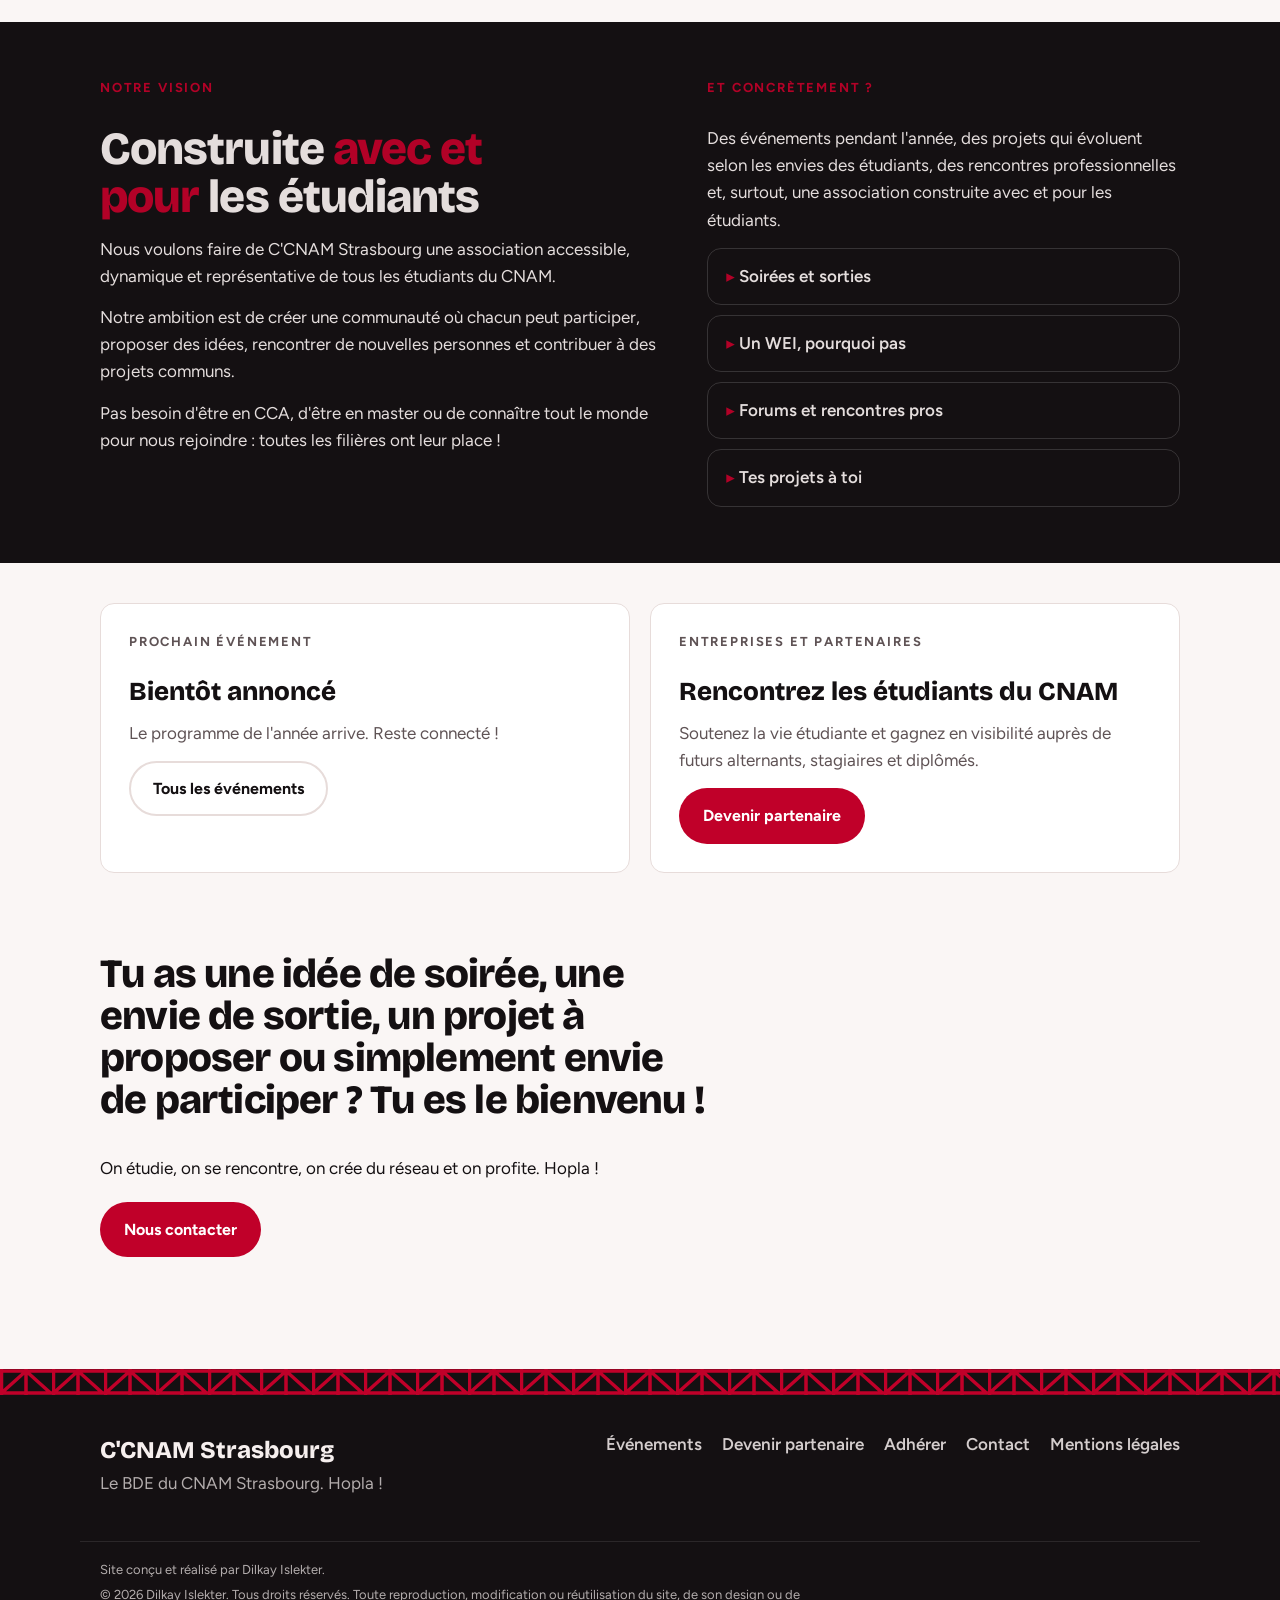
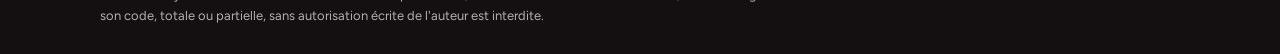
==== commit 5da81054: "Ajouter la page Mentions légales Éditeur, responsable de la publication, hébergeur, propriété intell" ====
--- a/index.html
+++ b/index.html
@@ -46,6 +46,7 @@
   <section class="view" data-view="equipe" hidden></section>
   <section class="view" data-view="contact" hidden></section>
   <section class="view" data-view="adhesion" hidden></section>
+  <section class="view" data-view="mentions-legales" hidden></section>
 </main>
 
 <footer class="foot">
@@ -60,6 +61,7 @@
       <a href="#partenaires">Devenir partenaire</a>
       <a href="#adhesion">Adhérer</a>
       <a href="#contact">Contact</a>
+      <a href="#mentions-legales">Mentions légales</a>
     </nav>
   </div>
   <div class="wrap foot-legal">
--- a/assets/style.css
+++ b/assets/style.css
@@ -229,6 +229,9 @@
 .empty p { color: var(--muted); max-width: 56ch; }
 .todo { color: var(--muted); font-style: italic; font-weight: 500; }
 
+.legal h2 { font-size: 24px; margin: 18px 0 0; }
+.legal h2:first-child { margin-top: 0; }
+
 /* Pied de page */
 .foot { background: var(--band); color: var(--on-band); }
 .foot-in { padding-block: 36px 44px; display: flex; flex-wrap: wrap; justify-content: space-between; gap: 24px; }
